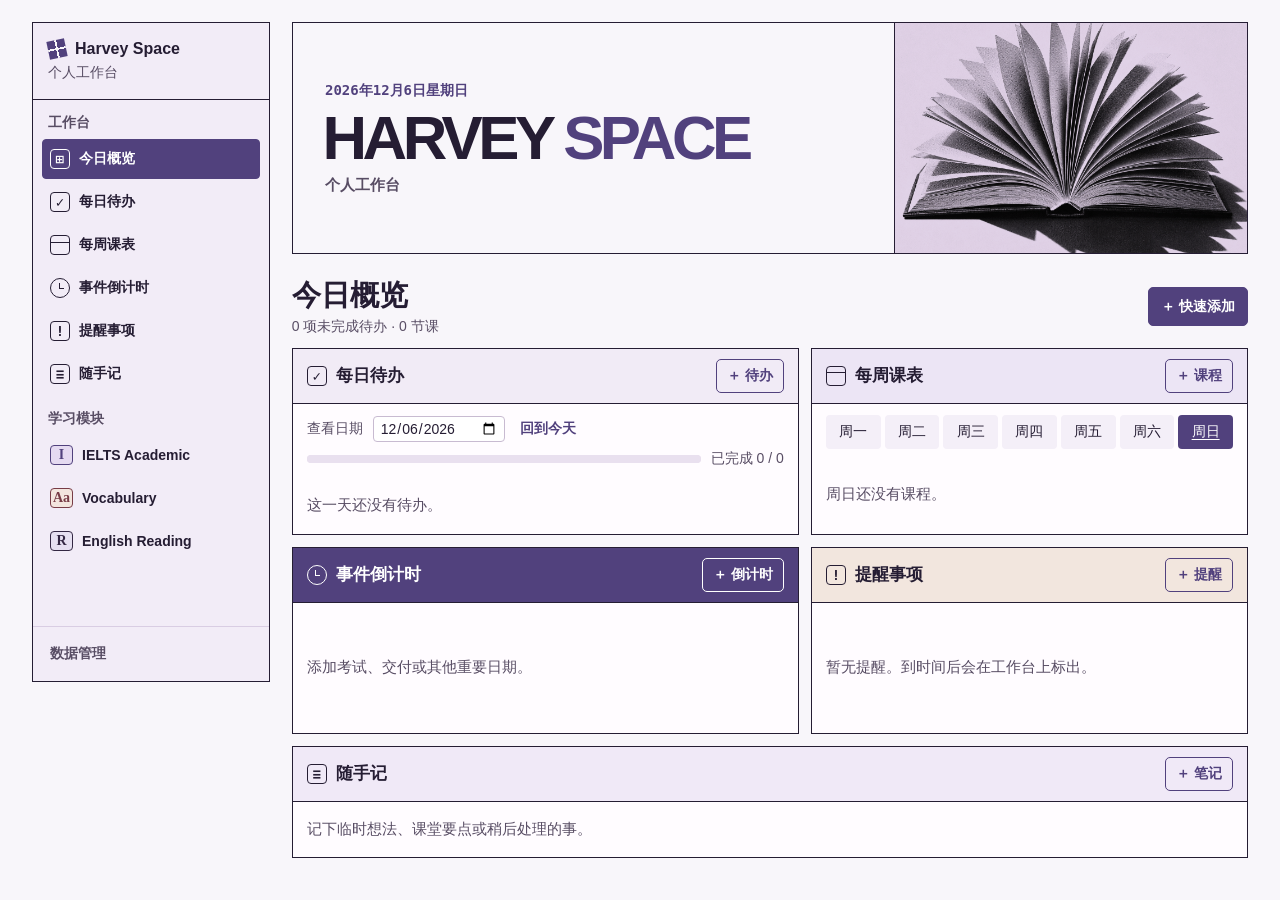
==== public/index.html @ e0ecd8c1 "Add Harvey Space" ====
<!doctype html>
<html lang="zh-CN">
<head>
  <meta charset="utf-8">
  <meta name="viewport" content="width=device-width, initial-scale=1">
  <meta name="theme-color" content="#f8f6fa">
  <title>Harvey Space · 个人工作台</title>
  <link rel="stylesheet" href="space.css">
  <link rel="stylesheet" href="module-nav.css">
  <link rel="stylesheet" href="workspace.css">
  <script src="workspace.js" defer></script>
</head>
<body>
  <div class="shell workspace-shell">
    <aside class="sidebar" aria-label="工作区侧栏">
      <div class="sidebar-brand">
        <a class="wordmark" href="#/today" lang="en"><span class="wordmark-icon" aria-hidden="true"></span> Harvey Space</a>
        <span class="sidebar-subtitle">个人工作台</span>
      </div>
      <nav class="sidebar-nav" aria-label="工作区导航">
        <div class="nav-group">
          <h2>工作台</h2>
          <ul>
            <li><a href="#/today" data-view="today" aria-current="page"><span class="widget-icon" aria-hidden="true">⊞</span>今日概览</a></li>
            <li><a href="#/tasks" data-view="tasks"><span class="widget-icon" aria-hidden="true">✓</span>每日待办</a></li>
            <li><a href="#/timetable" data-view="timetable"><span class="widget-icon calendar-icon" aria-hidden="true"></span>每周课表</a></li>
            <li><a href="#/countdowns" data-view="countdowns"><span class="widget-icon clock-icon" aria-hidden="true"></span>事件倒计时</a></li>
            <li><a href="#/reminders" data-view="reminders"><span class="widget-icon" aria-hidden="true">!</span>提醒事项</a></li>
            <li><a href="#/notes" data-view="notes"><span class="widget-icon" aria-hidden="true">≡</span>随手记</a></li>
          </ul>
        </div>
        <div class="nav-group" id="study-navigation">
          <h2>学习模块</h2>
          <ul>
            <li><a href="#/ielts" data-view="ielts" data-src="ielts/IELTS18%20Practice/library.html" data-title="IELTS Academic"><span class="widget-icon study-icon study-ielts" aria-hidden="true">I</span>IELTS Academic</a></li>
            <li><a href="#/vocabulary" data-view="vocabulary" data-src="vocabulary/背单词.html" data-title="Vocabulary"><span class="widget-icon study-icon study-vocabulary" aria-hidden="true">Aa</span>Vocabulary</a></li>
            <li><a href="#/reading" data-view="reading" data-src="reading/index.html" data-title="English Reading"><span class="widget-icon study-icon study-reading" aria-hidden="true">R</span>English Reading</a></li>
          </ul>
        </div>
      </nav>
      <div class="sidebar-footer">
        <button type="button" class="data-button" data-action="settings">数据管理</button>
      </div>
    </aside>

    <main class="workspace-main" id="workspace-main">
      <header class="poster" id="workspace-poster" aria-labelledby="poster-title">
        <div class="poster-copy">
          <time id="today-date" class="hero-date"></time>
          <h1 id="poster-title" lang="en">Harvey <span>Space</span></h1>
          <p class="hero-label">个人工作台</p>
        </div>
        <div class="poster-art">
          <img src="open-book.png" width="1254" height="1254" alt="">
        </div>
      </header>

      <p id="workspace-notice" class="workspace-notice" role="status" hidden></p>
      <p id="storage-notice" class="workspace-notice" role="status" hidden></p>
      <noscript><p class="workspace-notice">请启用 JavaScript 以使用工作台。</p></noscript>

      <section id="dashboard" class="dashboard" aria-labelledby="dashboard-title">
        <div class="dashboard-head" id="overview-header">
          <div>
            <h2 id="dashboard-title">今日概览</h2>
            <p id="today-summary"></p>
          </div>
          <button type="button" class="action primary" data-action="quick">＋ 快速添加</button>
        </div>
        <div class="widget-grid">
          <section class="widget tasks" id="tasks" aria-labelledby="tasks-title">
            <header class="widget-header">
              <div class="widget-heading"><span class="widget-icon" aria-hidden="true">✓</span><h3 id="tasks-title">每日待办</h3></div>
              <button type="button" class="action" data-add="task">＋ 待办</button>
            </header>
            <div class="task-controls">
              <label for="task-day">查看日期</label>
              <input type="date" id="task-day">
              <button type="button" class="quiet" data-action="today-tasks">回到今天</button>
            </div>
            <div class="task-progress"><progress id="task-progress" value="0" max="1" aria-label="待办完成进度"></progress><span id="task-count"></span></div>
            <ul id="task-list" class="item-list"></ul>
          </section>

          <section class="widget timetable" id="timetable" aria-labelledby="timetable-title">
            <header class="widget-header">
              <div class="widget-heading"><span class="widget-icon calendar-icon" aria-hidden="true"></span><h3 id="timetable-title">每周课表</h3></div>
              <button type="button" class="action" data-add="course">＋ 课程</button>
            </header>
            <div id="week-days" class="week-days" role="group" aria-label="按星期查看课程"></div>
            <ul id="course-list" class="item-list"></ul>
          </section>

          <section class="widget countdown" id="countdowns" aria-labelledby="countdowns-title">
            <header class="widget-header">
              <div class="widget-heading"><span class="widget-icon clock-icon" aria-hidden="true"></span><h3 id="countdowns-title">事件倒计时</h3></div>
              <button type="button" class="action" data-add="countdown">＋ 倒计时</button>
            </header>
            <div id="countdown-feature" class="countdown-feature" hidden></div>
            <ul id="countdown-list" class="item-list"></ul>
          </section>

          <section class="widget reminders" id="reminders" aria-labelledby="reminders-title">
            <header class="widget-header">
              <div class="widget-heading"><span class="widget-icon" aria-hidden="true">!</span><h3 id="reminders-title">提醒事项</h3></div>
              <button type="button" class="action" data-add="reminder">＋ 提醒</button>
            </header>
            <ul id="reminder-list" class="item-list"></ul>
          </section>

          <section class="widget notes" id="notes" aria-labelledby="notes-title">
            <header class="widget-header">
              <div class="widget-heading"><span class="widget-icon" aria-hidden="true">≡</span><h3 id="notes-title">随手记</h3></div>
              <button type="button" class="action" data-add="note">＋ 笔记</button>
            </header>
            <ul id="note-list" class="item-list"></ul>
          </section>
        </div>
      </section>

      <section class="study-view" id="study-view" aria-labelledby="study-title" hidden>
        <header class="study-header">
          <h1 id="study-title" lang="en"></h1>
          <a class="action" id="study-standalone" target="_blank" rel="noopener">在新标签页打开</a>
        </header>
        <div class="study-frames" id="study-frames"></div>
      </section>
    </main>
  </div>

  <dialog id="workspace-dialog" aria-labelledby="dialog-title">
    <header class="dialog-header">
      <h2 id="dialog-title"></h2>
      <button type="button" class="close-dialog" data-action="close" aria-label="关闭">×</button>
    </header>
    <div id="dialog-content"></div>
  </dialog>
  <input type="file" id="backup-file" accept=".json,application/json" hidden>
</body>
</html>
---- public/space.css ----
:root {
  color-scheme: light;
  --paper: #f8f6fa;
  --ink: #251d33;
  --muted: #584d64;
  --blue: #51417d;
  --lime: #e8d9ee;
  --nav-accent: #51417d;
  --nav-hover-line: #a799bc;
  --nav-hover-bg: #f0e9f7;
  --display: "Arial Black", "Segoe UI Black", Arial, sans-serif;
  --mono: "Cascadia Mono", Consolas, monospace;
  font-family: "Segoe UI", "Microsoft YaHei", sans-serif;
  color: var(--ink);
  background: var(--paper);
}

* { box-sizing: border-box; }
body { margin: 0; }
a { color: inherit; }

a:focus-visible {
  outline: 3px solid var(--blue);
  outline-offset: 4px;
}

.shell {
  width: min(calc(100% - clamp(36px, 6vw, 96px)), 1560px);
  margin-inline: auto;
  padding: 22px 0 40px;
}

.masthead {
  display: flex;
  justify-content: space-between;
  align-items: center;
  gap: 12px;
  padding: 0 0 12px;
  font-size: 0.9375rem;
  font-weight: 700;
}

.wordmark {
  display: inline-flex;
  align-items: center;
  gap: 9px;
  white-space: nowrap;
}

.wordmark-icon {
  width: 18px;
  height: 18px;
  background-color: var(--blue);
  background-image: linear-gradient(90deg, transparent 45%, var(--paper) 45% 55%, transparent 55%),
    linear-gradient(transparent 45%, var(--paper) 45% 55%, transparent 55%);
  transform: rotate(-12deg);
}

.poster {
  display: grid;
  grid-template-columns: minmax(0, 1.2fr) minmax(0, 1fr);
  border: 1px solid var(--ink);
}

.poster-copy {
  container-type: inline-size;
  display: flex;
  flex-direction: column;
  justify-content: center;
  min-height: clamp(385px, 33vw, 545px);
  padding: clamp(20px, 2.5vw, 34px);
}

h1 {
  margin: 13px 0 17px -0.04em;
  font-family: var(--display);
  font-size: min(23.8cqw, 9.7rem);
  font-weight: 900;
  line-height: 0.82;
  letter-spacing: -0.073em;
  text-transform: uppercase;
}

h1 span {
  display: block;
  margin-top: 0.07em;
  color: var(--blue);
}

.poster-art {
  position: relative;
  overflow: hidden;
  isolation: isolate;
  border-left: 1px solid var(--ink);
  background: var(--lime);
}

.poster-art img {
  position: absolute;
  inset: 0;
  width: 100%;
  height: 100%;
  object-fit: cover;
  object-position: center 52%;
  mix-blend-mode: multiply;
}

.modules {
  margin-top: clamp(20px, 2.6vw, 34px);
  scroll-margin-top: 14px;
}

.modules h2 {
  display: flex;
  align-items: baseline;
  justify-content: space-between;
  gap: 8px 16px;
  flex-wrap: wrap;
  margin: 0;
  padding-bottom: 10px;
  font-size: 0.9375rem;
}

.modules h2 span {
  font: 800 clamp(1.35rem, 2.35vw, 2rem)/1.1 var(--display);
  letter-spacing: -0.055em;
  text-transform: uppercase;
}

.module-grid {
  display: grid;
  grid-template-columns: repeat(3, minmax(0, 1fr));
  margin: 0;
  padding: 0;
  border-top: 1px solid var(--ink);
  border-left: 1px solid var(--ink);
  list-style: none;
}

.module-grid > li {
  display: flex;
  min-width: 0;
  border-right: 1px solid var(--ink);
  border-bottom: 1px solid var(--ink);
}

.module {
  display: flex;
  flex: 1;
  flex-direction: column;
  min-width: 0;
  min-height: 178px;
  padding: 18px clamp(15px, 2vw, 24px);
  text-decoration: none;
}

.module-ielts {
  background: var(--blue);
  color: #fff;
}

.module-vocab { background: #f2e6de; }
.module-vocab .module-print {
  color: #783c46;
  font-family: Georgia, "Times New Roman", serif;
  font-weight: 500;
  letter-spacing: -.08em;
  text-transform: none;
}

.module-print {
  margin-left: -0.045em;
  font: 900 clamp(2.55rem, 5.3vw, 4.4rem)/0.95 var(--display);
  letter-spacing: -0.078em;
  text-transform: uppercase;
}

.module-label {
  display: flex;
  align-items: center;
  justify-content: space-between;
  gap: 8px;
  margin-top: auto;
  padding-top: 12px;
}

.module h3 { margin: 0; font-size: 1.125rem; }
.module p { margin: 7px 0 0; color: var(--muted); line-height: 1.5; }
.module-ielts p { color: #fff; }

.module-action {
  padding: 5px 10px;
  border: 1px solid currentColor;
  border-radius: 7px;
  font-size: 0.875rem;
  font-weight: 700;
  white-space: nowrap;
}

.module-ielts:is(:hover, :focus-visible) .module-action {
  border-color: #fff;
  color: var(--blue);
  background: #fff;
}

.module-vocab:is(:hover, :focus-visible) .module-action {
  border-color: var(--ink);
  color: #fff;
  background: var(--ink);
}

a.module:focus-visible { outline-offset: -5px; }
.module-ielts:focus-visible { outline-color: var(--lime); }

.module-reading { background: #e7e0f2; }
.module-reading:is(:hover, :focus-visible) .module-action {
  color: var(--lime);
  background: var(--ink);
}

@media (max-width: 900px) {
  .shell { width: calc(100% - 48px); }
  .poster-copy { min-height: clamp(284px, 43vw, 390px); }
}

@media (max-width: 650px) {
  .shell { width: calc(100% - 32px); padding-top: 14px; }
  .poster { grid-template-columns: 1fr; }
  .poster-copy { min-height: 0; }
  h1 { font-size: min(23.8cqw, 6.8rem); margin-block: 18px; }
  .poster-art {
    aspect-ratio: 1.9;
    border-top: 1px solid var(--ink);
    border-left: 0;
  }
  .poster-art img {
    inset: 50% auto auto 50%;
    width: 69%;
    height: auto;
    transform: translate(-50%, -50%);
    filter: brightness(1.045);
    mask-image: linear-gradient(to right, transparent, #000 8% 92%, transparent);
  }
  .module-grid { grid-template-columns: 1fr; }
  .module { min-height: 148px; }
}

@media (forced-colors: active) {
  .wordmark-icon { border: 1px solid CanvasText; }
  .poster-art img { mix-blend-mode: normal; }
  a.module:focus-visible { outline-color: Highlight; }
}
---- public/module-nav.css ----
.harvey-nav {
  padding: 9px clamp(16px, 4vw, 32px);
  border-bottom: 1px solid #dce2ef;
  background: #eef1fb;
  color: #303766;
  font: 600 0.9375rem/1.5 "Segoe UI", "Microsoft YaHei", sans-serif;
}

a.harvey-return {
  display: inline-block;
  padding: 3px 0;
  color: inherit;
  font-weight: 600;
  text-decoration: none;
  text-underline-offset: 4px;
}

a.harvey-return:hover { text-decoration: underline; }
a.harvey-return:focus-visible { outline: 2px solid currentColor; outline-offset: 4px; }

a.nav-control {
  display: inline-flex;
  align-items: center;
  justify-content: center;
  gap: .48rem;
  min-height: 44px;
  padding: .43rem .75rem;
  border: 1px solid var(--nav-line, #d9dee8);
  border-radius: 9px;
  color: var(--nav-ink, inherit);
  background: var(--nav-bg, #ffffffa0);
  font-size: .875rem;
  font-weight: 650;
  line-height: 1.25;
  text-decoration: none;
}

a.nav-control--quiet {
  border-color: transparent;
  background: transparent;
}

a.nav-control:is(:hover, :focus-visible) {
  border-color: var(--nav-hover-line, #aab9ed);
  color: var(--nav-accent, #263db9);
  background: var(--nav-hover-bg, #edf1ff);
}

a.nav-control:focus-visible {
  outline: 2px solid var(--nav-accent, #263db9);
  outline-offset: 2px;
}

@media (max-width: 460px) {
  a.nav-control { padding-inline: .52rem; font-size: .8125rem; }
}
---- public/workspace.css ----
.workspace-shell {
  --shell-gap: clamp(12px, 1.7vw, 24px);
  display: grid;
  grid-template-columns: clamp(184px, 19vw, 238px) minmax(0, 1fr);
  align-items: start;
  gap: var(--shell-gap);
  width: min(1680px, calc(100% - clamp(24px, 5vw, 72px)));
}
.sidebar {
  display: flex;
  flex-direction: column;
  position: sticky;
  top: 22px;
  min-height: min(660px, calc(100dvh - 44px));
  max-height: calc(100dvh - 44px);
  overflow: auto;
  border: 1px solid var(--ink);
  background: #f2ecf7;
}
.sidebar-brand { display: grid; gap: 6px; padding: 17px 15px; border-bottom: 1px solid var(--ink); }
.sidebar-brand .wordmark { width: fit-content; font-size: 1rem; font-weight: 850; text-decoration: none; }
.sidebar-subtitle { color: var(--muted); font-size: .875rem; }
.sidebar-nav { display: grid; gap: 16px; padding: 14px 9px; }
.nav-group h2 { margin: 0 6px 7px; color: var(--muted); font-size: .875rem; font-weight: 650; }
.nav-group ul { display: grid; gap: 3px; margin: 0; padding: 0; list-style: none; }
.nav-group a, .data-button {
  display: flex;
  align-items: center;
  gap: 9px;
  min-height: 40px;
  padding: 5px 7px;
  border: 1px solid transparent;
  border-radius: 4px;
  font-size: .875rem;
  font-weight: 700;
  text-decoration: none;
  white-space: nowrap;
}
.nav-group a:is(:hover, :focus-visible), .data-button:hover { background: #eae0f3; border-color: #cabbd8; }
.nav-group a:focus-visible { outline-offset: -2px; }
.nav-group a[aria-current="page"] { background: var(--blue); color: #fff; border-color: var(--blue); }
.nav-group a[aria-current="page"]:focus-visible { outline-color: #fff; }
.widget-icon.study-icon { width: 23px; font-family: Georgia, serif; }
.study-ielts { background: #e5daf1; color: #51417d; }
.study-vocabulary { background: #f3e5de; color: #783c46; }
.study-reading { background: #e6e0f1; color: #332743; }
.sidebar-footer { margin-top: auto; padding: 7px 9px; border-top: 1px solid #d9cde3; }
.data-button { width: 100%; color: var(--muted); background: transparent; text-align: start; }
.workspace-main { min-width: 0; }
.workspace-main[data-mode="tool"] .dashboard { margin-top: 0; }
.workspace-main[data-mode="tool"] .widget-grid { grid-template-columns: minmax(0, 1fr); }
.workspace-main[data-mode="tool"] .widget { min-height: 214px; }
.workspace-main[data-mode="tool"] .week-days { max-width: 640px; }
.workspace-main[data-mode="tool"] .task-progress { max-width: 640px; }
.workspace-main[data-mode="tool"] .countdown-feature { padding: 16px; }

.study-view { border: 1px solid var(--ink); background: #fffcff; }
.study-header {
  display: flex;
  align-items: center;
  justify-content: space-between;
  flex-wrap: wrap;
  gap: 8px 12px;
  padding: 10px 14px;
  border-bottom: 1px solid var(--ink);
  background: #eae2f2;
}
.study-header h1 { margin: 0; font: 850 clamp(1.15rem, 2.5vw, 1.75rem)/1.12 var(--display); letter-spacing: -.045em; text-transform: none; }
.study-header a { display: inline-flex; align-items: center; text-decoration: none; }
.study-frames iframe { display: block; width: 100%; height: max(510px, calc(100dvh - 100px)); border: 0; background: #fff; }
.poster { grid-template-columns: minmax(0, 1.7fr) minmax(0, 1fr); }
.poster-copy { min-height: clamp(184px, 18vw, 253px); }
.poster h1 {
  margin: 7px 0 9px -0.04em;
  font-size: clamp(2.15rem, 11.5cqw, 6.2rem);
  line-height: .96;
  white-space: nowrap;
}
.poster h1 span { display: inline; margin: 0; }
.poster-art img { object-position: center 56%; }
.hero-date { color: var(--blue); font: 700 .875rem/1.4 var(--mono); }
.hero-label { margin: 0; color: var(--muted); font-size: .9375rem; font-weight: 700; }

.dashboard { margin-top: 23px; scroll-margin-top: 14px; }
.dashboard-head { display: flex; justify-content: space-between; align-items: center; gap: 12px; margin-bottom: 12px; }
.dashboard-head h2 { margin: 0; font-size: clamp(1.4rem, 2.3vw, 1.9rem); line-height: 1.2; }
.dashboard-head p { margin: 5px 0 0; color: var(--muted); font-size: .875rem; }
.widget-grid { display: grid; grid-template-columns: minmax(0, 1.16fr) minmax(0, 1fr); gap: 12px; }
.widget {
  display: flex;
  flex-direction: column;
  min-width: 0;
  min-height: 187px;
  border: 1px solid var(--ink);
  background: #fffcff;
}
.widget-header {
  display: flex;
  justify-content: space-between;
  align-items: center;
  gap: 8px;
  padding: 10px 14px;
  border-bottom: 1px solid var(--ink);
  background: #f1ebf6;
}
.timetable .widget-header { background: #ece5f5; }
.countdown .widget-header { background: var(--blue); color: white; }
.countdown .action { color: white; }
.countdown .action:hover { color: var(--blue); background: white; }
.reminders .widget-header { background: #f2e6de; }
.notes .widget-header { background: #f0e9f7; }
.notes { grid-column: 1 / -1; min-height: 0; }
.widget-heading { display: flex; gap: 9px; align-items: center; }
.widget-heading h3 { margin: 0; font-size: 1.0625rem; line-height: 1.25; }
.widget-icon {
  position: relative;
  display: grid;
  place-items: center;
  flex: none;
  width: 20px;
  height: 20px;
  border: 1px solid currentColor;
  border-radius: 4px;
  font: 700 .875rem/1 var(--mono);
}
.clock-icon { border-radius: 50%; }
.clock-icon::after { content: ""; width: 4px; height: 5px; border: solid currentColor; border-width: 0 0 1px 1px; transform: translate(1px, -2px); }
.calendar-icon::after { content: ""; width: 100%; border-top: 1px solid currentColor; transform: translateY(-3px); }

button, input, select, textarea { font: inherit; }
button { cursor: pointer; }
:is(button, input, select, textarea):focus-visible { outline: 2px solid var(--blue); outline-offset: 2px; }
.countdown button:focus-visible { outline-color: var(--ink); }
.countdown .widget-header button:focus-visible { outline-color: white; }
.action, .quiet {
  min-height: 34px;
  color: var(--blue);
  font-size: .875rem;
  font-weight: 700;
}
.action { padding: 4px 10px; border: 1px solid currentColor; border-radius: 5px; background: transparent; white-space: nowrap; }
.action:hover { background: #ede3f5; }
.action.primary { padding: 7px 12px; background: var(--blue); color: white; border-color: var(--blue); min-height: 39px; }
.action.primary:hover { background: #3d2d65; }
.quiet { padding: 3px 5px; border: 0; border-radius: 4px; background: transparent; }
.quiet:hover { background: #f1ebf6; }
.task-controls { display: flex; align-items: center; flex-wrap: wrap; gap: 5px 10px; margin: 8px 14px 2px; color: var(--muted); font-size: .875rem; }
.task-controls input { color: var(--ink); padding: 3px 6px; border: 1px solid #c8bbd1; border-radius: 4px; background: white; min-width: 0; }
.task-progress { display: flex; align-items: center; gap: 10px; margin: 2px 14px 9px; color: var(--muted); font-size: .875rem; }
.task-progress progress { width: auto; flex: 1; min-width: 0; height: 8px; border: 0; border-radius: 8px; background: #e9e0ef; }
.task-progress progress::-webkit-progress-bar { border-radius: 8px; background: #e9e0ef; }
.task-progress progress::-webkit-progress-value { border-radius: 8px; background: var(--blue); }
.task-progress progress::-moz-progress-bar { border-radius: 8px; background: var(--blue); }
.week-days { display: grid; grid-template-columns: repeat(7, minmax(0, 1fr)); gap: 4px; margin: 11px 14px 7px; }
.week-days button { min-height: 34px; padding: 2px; border: 1px solid transparent; border-radius: 4px; color: var(--ink); font-size: .875rem; background: #f4eff8; }
.week-days button[aria-current="date"] { text-decoration: underline; text-underline-offset: 3px; }
.week-days button[aria-pressed="true"] { color: white; background: var(--blue); }
.week-days button:hover { border-color: var(--blue); }

.item-list { list-style: none; margin: 0; padding: 0 14px; flex: 1; display: flex; flex-direction: column; min-width: 0; }
.item-list .empty { flex: 1; display: flex; align-items: center; min-height: 55px; padding: 10px 0; font-size: .9375rem; color: var(--muted); }
.item-row { display: flex; align-items: center; gap: 9px; min-width: 0; min-height: 48px; padding: 7px 0; }
.item-row + .item-row { border-top: 1px solid #e9e0ef; }
.item-title { min-width: 0; flex: 1; display: grid; gap: 3px; overflow-wrap: anywhere; }
.item-title strong { font-size: .9375rem; }
.item-meta, .item-time { color: var(--muted); font-size: .875rem; }
.item-time { flex: none; font-family: var(--mono); }
.item-title .note-text { white-space: pre-wrap; }
.item-row.is-done strong { text-decoration: line-through; color: var(--muted); }
.item-row.is-due .item-meta, .item-row.is-important .item-meta { color: #883a43; font-weight: 700; }
.task-check { width: 18px; height: 18px; margin: 0 0 0 2px; flex: none; accent-color: var(--blue); cursor: pointer; }
.countdown-feature { margin: 13px 14px 4px; padding: 12px; border: 1px solid #d7c8e6; background: #f4eef9; display: grid; gap: 5px; overflow-wrap: anywhere; }
.countdown-feature:has(+ .item-list:empty) { margin-bottom: 13px; }
.countdown-feature-head { display: flex; justify-content: space-between; align-items: center; gap: 8px; }
.countdown-feature[hidden], [hidden] { display: none !important; }
.countdown-value { font: 800 clamp(1.35rem, 3vw, 2.25rem)/1.2 var(--mono); color: var(--blue); }
.countdown-value span { font-family: "Segoe UI", "Microsoft YaHei", sans-serif; font-size: .875rem; margin-right: .35em; }
.workspace-notice { margin: 0 0 12px; padding: 9px 12px; border: 1px solid #b08182; background: #f8eee9; color: #71313b; font-size: .9375rem; }
.notes .item-list { display: grid; grid-template-columns: repeat(auto-fit, minmax(min(100%, 240px), 1fr)); gap: 8px 20px; }
.notes .item-row + .item-row { border-top: 0; }

dialog { width: min(440px, calc(100% - 28px)); max-height: calc(100% - 28px); padding: 0; border: 1px solid var(--ink); background: #fffcff; color: var(--ink); box-shadow: 6px 6px 0 #20172e44; }
dialog::backdrop { background: #251d3366; }
.dialog-header { display: flex; justify-content: space-between; align-items: center; gap: 12px; padding: 10px 14px; border-bottom: 1px solid var(--ink); background: #ece5f5; }
.dialog-header h2 { margin: 0; font-size: 1.25rem; }
.close-dialog { width: 34px; height: 34px; padding: 0; border: 1px solid currentColor; border-radius: 5px; background: transparent; color: var(--ink); font-size: 1.25rem; }
#dialog-content { padding: 14px; }
.workspace-form, .form-field { display: grid; gap: 10px; }
.form-field { gap: 4px; min-width: 0; font-size: .9375rem; font-weight: 600; }
.form-field :is(input, textarea, select) { width: 100%; min-width: 0; padding: 7px 8px; border: 1px solid #a99ab7; border-radius: 4px; background: white; color: var(--ink); font-size: 1rem; }
.form-field select { appearance: none; padding-right: 25px; background: linear-gradient(45deg, transparent 50%, var(--blue) 50%) right 13px center / 5px 5px no-repeat, linear-gradient(135deg, var(--blue) 50%, transparent 50%) right 8px center / 5px 5px no-repeat, white; }
.form-field textarea { resize: vertical; }
.form-pair { display: grid; grid-template-columns: 1fr 1fr; gap: 8px; }
.form-actions { display: flex; justify-content: flex-end; gap: 8px; flex-wrap: wrap; margin-top: 4px; }
.form-actions .danger { margin-right: auto; color: #883a43; }
.quick-options { display: grid; grid-template-columns: 1fr 1fr; gap: 8px; }
.dialog-info { margin: 0 0 12px; color: var(--muted); line-height: 1.55; }
.form-error { color: #883a43; margin: 0; }

@media (max-width: 940px) {
  .widget-grid { grid-template-columns: minmax(0, 1fr); }
}
@media (max-width: 720px) {
  .workspace-shell { grid-template-columns: minmax(0, 1fr); }
  .sidebar { position: static; min-height: 0; max-height: none; }
  .sidebar-brand { padding: 11px 12px; }
  .sidebar-subtitle { display: none; }
  .sidebar-nav { gap: 8px; padding: 9px 7px; }
  .nav-group { min-width: 0; }
  .nav-group ul { display: flex; overflow-x: auto; scrollbar-width: thin; padding-bottom: 3px; }
  .nav-group h2 { margin-bottom: 3px; }
  .nav-group a { min-height: 36px; }
  .sidebar-footer { padding: 1px 7px; }
  .data-button { width: auto; min-height: 34px; }
  .study-frames iframe { height: max(500px, calc(100dvh - 280px)); }
  .poster { grid-template-columns: minmax(0, 1.75fr) minmax(0, 1fr); }
  .poster-copy { min-height: 136px; padding: 14px; }
  .poster-art { border-top: 0; border-left: 1px solid var(--ink); aspect-ratio: auto; }
  .poster-art img { inset: 0; width: 100%; height: 100%; transform: none; mask-image: none; object-position: center; }
  .widget { min-height: 0; }
  .item-list .empty { min-height: 53px; }
}
@media (max-width: 540px) {
  .poster h1 { white-space: normal; font-size: clamp(2.1rem, 21cqw, 4.2rem); }
  .poster h1 span { display: block; }
}
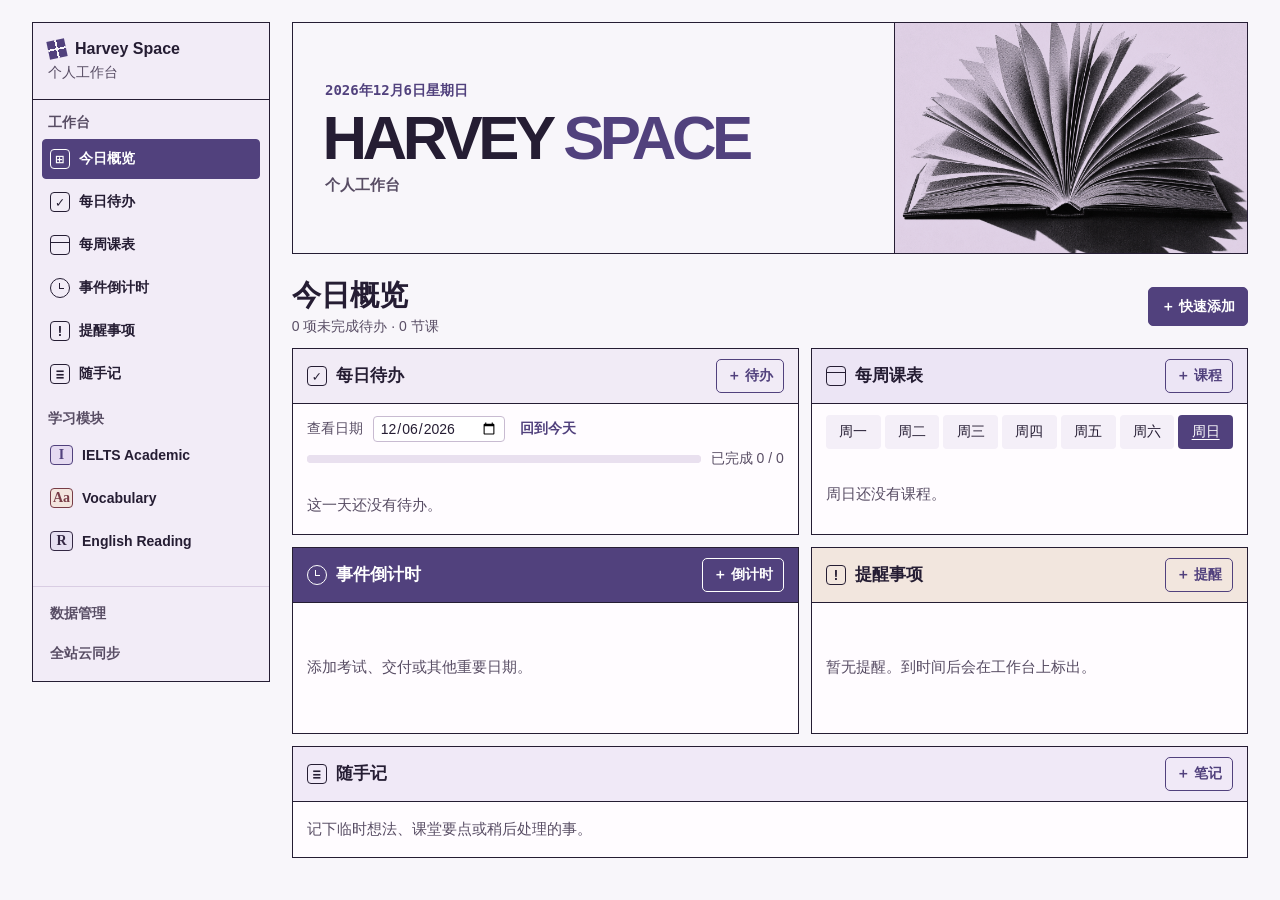
==== commit eb4efa94: "Add Harvey Space cloud sync" ====
--- a/public/index.html
+++ b/public/index.html
@@ -8,6 +8,7 @@
   <link rel="stylesheet" href="space.css">
   <link rel="stylesheet" href="module-nav.css">
   <link rel="stylesheet" href="workspace.css">
+  <script src="harvey-cloud.js" defer></script>
   <script src="workspace.js" defer></script>
 </head>
 <body>
@@ -40,6 +41,7 @@
       </nav>
       <div class="sidebar-footer">
         <button type="button" class="data-button" data-action="settings">数据管理</button>
+        <button type="button" class="data-button" id="open-harvey-cloud">全站云同步</button>
       </div>
     </aside>
 
@@ -136,5 +138,29 @@
     <div id="dialog-content"></div>
   </dialog>
   <input type="file" id="backup-file" accept=".json,application/json" hidden>
+  <dialog id="harvey-cloud-dialog" aria-labelledby="harvey-cloud-title">
+    <div class="dialog-header">
+      <h2 id="harvey-cloud-title">全站云同步</h2>
+      <button type="button" class="close-dialog" data-cloud-close aria-label="关闭">×</button>
+    </div>
+    <div class="cloud-dialog-content">
+      <p class="dialog-info">用同一个 Supabase 账号在各设备上登录。本机现有进度会与云端合并。</p>
+      <form class="workspace-form" method="post">
+        <label class="form-field">Supabase 项目地址 <input name="url" type="url" placeholder="https://你的项目.supabase.co" required></label>
+        <label class="form-field">Publishable key <input name="key" placeholder="sb_publishable_…" autocomplete="off" spellcheck="false" required></label>
+        <label class="form-field">同步账号邮箱 <input name="email" type="email" autocomplete="username" required></label>
+        <label class="form-field">同步账号密码 <input name="password" type="password" autocomplete="current-password" required></label>
+        <button class="action primary" type="submit" name="login">登录并同步</button>
+      </form>
+      <p role="status" aria-live="polite">尚未连接云同步。</p>
+      <div class="quick-options">
+        <button type="button" class="action" data-cloud-sync>立即同步</button>
+        <button type="button" class="action" data-cloud-logout>退出登录</button>
+        <button type="button" class="action" data-cloud-export>导出整站记录</button>
+        <button type="button" class="action" data-cloud-import>导入整站记录</button>
+      </div>
+      <input type="file" id="harvey-cloud-backup" accept=".json,application/json" hidden>
+    </div>
+  </dialog>
 </body>
 </html>
--- a/public/workspace.css
+++ b/public/workspace.css
@@ -184,7 +184,7 @@
 .dialog-header { display: flex; justify-content: space-between; align-items: center; gap: 12px; padding: 10px 14px; border-bottom: 1px solid var(--ink); background: #ece5f5; }
 .dialog-header h2 { margin: 0; font-size: 1.25rem; }
 .close-dialog { width: 34px; height: 34px; padding: 0; border: 1px solid currentColor; border-radius: 5px; background: transparent; color: var(--ink); font-size: 1.25rem; }
-#dialog-content { padding: 14px; }
+#dialog-content, .cloud-dialog-content { padding: 14px; }
 .workspace-form, .form-field { display: grid; gap: 10px; }
 .form-field { gap: 4px; min-width: 0; font-size: .9375rem; font-weight: 600; }
 .form-field :is(input, textarea, select) { width: 100%; min-width: 0; padding: 7px 8px; border: 1px solid #a99ab7; border-radius: 4px; background: white; color: var(--ink); font-size: 1rem; }
